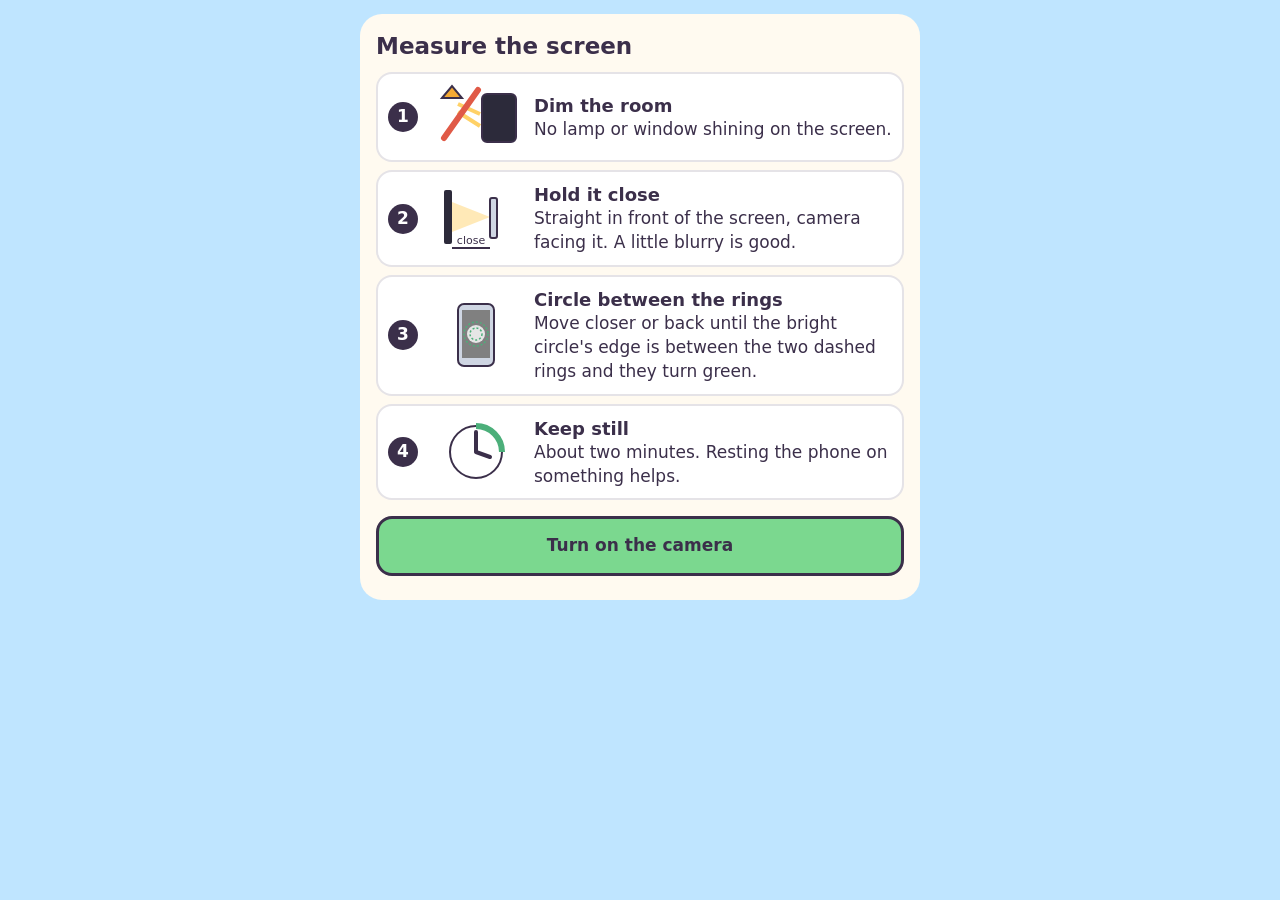
==== calibration/phone.html @ 236db722 "Add screen color calibration: by eye or measured with a phone A new Calibration tab in the grown-up " ====
<!doctype html>
<html lang="en">
<head>
<meta charset="utf-8">
<meta name="viewport" content="width=device-width, initial-scale=1">
<title>Shape Match: measure the screen</title>
<!--
	Served by Shape Match (scripts/calibration_link.gd) to the phone that
	measures the screen. The phone is only a light meter: from each picture it
	averages the middle and a ring around it, and posts both; the game answers
	with the next patch to show, and asks for less exposure when a patch was
	too bright to record. See scripts/camera_calibration.gd.

	The screen shows a solid circle in stripes; the middle sees the circle and
	the ring sees the stripes, in the same frame, so the two compare alike
	whatever the camera's automatic exposure does. The dashed guide rings show
	where the circle's edge must fall, between the two.

	Where the browser allows (Chrome on Android), the camera's own frames are
	read with WebCodecs, as they come from the camera, and their YUV turned
	into light here, rather than reading the video as the browser draws it,
	which is scaled, color managed and rounded first. Elsewhere the drawn video
	is read. A browser never gets the sensor's raw data.
-->
<style>
	:root { --ink: #3b2f4a; --paper: #fffaf0; --sky: #bfe5ff; --go: #7bd88f; --warn: #e8a33d; --no: #e05a47; }
	* { box-sizing: border-box; }
	body { margin: 0; padding: 14px; font: 17px/1.4 system-ui, sans-serif; color: var(--ink); background: var(--sky); }
	main { max-width: 560px; margin: 0 auto; background: var(--paper); border-radius: 22px; padding: 16px 16px 20px; }
	h1 { font-size: 23px; margin: 0 0 10px; }
	.step { display: flex; gap: 12px; align-items: center; background: #fff; border-radius: 16px; padding: 10px; margin: 8px 0; border: 2px solid #3b2f4a22; }
	.step svg { flex: none; width: 92px; height: 66px; }
	.step b { display: block; font-size: 18px; }
	.num { flex: none; width: 30px; height: 30px; border-radius: 50%; background: var(--ink); color: #fff; font-weight: 700; display: grid; place-items: center; }
	#view { position: relative; width: 100%; aspect-ratio: 4 / 3; background: #000; border-radius: 14px; overflow: hidden; margin: 10px 0 8px; }
	video { width: 100%; height: 100%; object-fit: fill; }
	#guide { position: absolute; inset: 0; width: 100%; height: 100%; }
	#chip { display: flex; gap: 10px; align-items: center; padding: 10px 12px; border-radius: 14px; background: #fff; font-weight: 600; min-height: 52px; }
	#chip .dot { flex: none; width: 18px; height: 18px; border-radius: 50%; background: #ccc; }
	button { font: inherit; font-weight: 700; width: 100%; padding: 15px; margin: 8px 0 4px; border: 3px solid var(--ink); border-radius: 16px; background: var(--go); color: var(--ink); }
	button.quiet { background: #fff; }
	button:disabled { opacity: 0.4; }
	#ring { display: block; margin: 8px auto; }
	.center { text-align: center; }
	.small { font-size: 14px; opacity: 0.75; }
	.warn { color: #b0402f; font-weight: 600; }
	.best { border-color: #4caf7a; border-width: 3px; }
	a { color: #1f5fa8; }
	[hidden] { display: none !important; }
</style>
</head>
<body>
<main>
	<h1>Measure the screen</h1>

	<section id="meter" hidden>
		<div class="step best">
			<svg viewBox="0 0 92 66"><rect x="28" y="2" width="36" height="62" rx="6" fill="#cfd6e3" stroke="#3b2f4a" stroke-width="2"/><rect x="32" y="8" width="28" height="48" fill="#fffaf0"/><circle cx="46" cy="26" r="9" fill="#2c2a3a"/><circle cx="46" cy="26" r="4" fill="#7f9fd1"/><path d="M36 44 h20" stroke="#4caf7a" stroke-width="4" stroke-linecap="round"/></svg>
			<div><b>Best: the Meter app</b>It reads the camera's raw sensor data, so the phone's picture processing can't spoil the measuring. Small (about 25 KB), straight from this screen.</div></div>
		<a id="open-meter"><button>Open the Meter app</button></a>
		<p class="small">The first time this downloads the app: open the download to install it (allow installing from this browser if asked), then come back here and tap the button again. <a id="get-meter">Download it again</a></p>
		<p class="small center">or measure with this page:</p>
	</section>

	<section id="intro">
		<div class="step"><span class="num">1</span>
			<svg viewBox="0 0 92 66"><rect x="52" y="10" width="34" height="48" rx="5" fill="#2c2a3a" stroke="#3b2f4a" stroke-width="2"/><path d="M12 14 L22 2 L32 14 Z" fill="#f4a933" stroke="#3b2f4a" stroke-width="2"/><path d="M28 20 L50 30 M28 28 L50 42" stroke="#ffd166" stroke-width="4"/><path d="M14 54 L48 6" stroke="#e05a47" stroke-width="6" stroke-linecap="round"/></svg>
			<div><b>Dim the room</b>No lamp or window shining on the screen.</div></div>
		<div class="step"><span class="num">2</span>
			<svg viewBox="0 0 92 66"><rect x="14" y="4" width="8" height="54" rx="2" fill="#2c2a3a"/><path d="M60 31 L22 16 L22 46 Z" fill="#ffd16677"/><rect x="60" y="12" width="7" height="40" rx="2" fill="#cfd6e3" stroke="#3b2f4a" stroke-width="2"/><path d="M22 62 L60 62" stroke="#3b2f4a" stroke-width="2"/><text x="41" y="58" font-size="11" text-anchor="middle" fill="#3b2f4a">close</text></svg>
			<div><b>Hold it close</b>Straight in front of the screen, camera facing it. A little blurry is good.</div></div>
		<div class="step"><span class="num">3</span>
			<svg viewBox="0 0 92 66"><rect x="28" y="2" width="36" height="62" rx="6" fill="#cfd6e3" stroke="#3b2f4a" stroke-width="2"/><rect x="32" y="8" width="28" height="48" fill="#808080"/><circle cx="46" cy="32" r="9" fill="#e6e6e6"/><circle cx="46" cy="32" r="6" fill="none" stroke="#4caf7a" stroke-width="1.5" stroke-dasharray="2 2"/><circle cx="46" cy="32" r="12" fill="none" stroke="#4caf7a" stroke-width="1.5" stroke-dasharray="2 2"/></svg>
			<div><b>Circle between the rings</b>Move closer or back until the bright circle's edge is between the two dashed rings and they turn green.</div></div>
		<div class="step"><span class="num">4</span>
			<svg viewBox="0 0 92 66"><circle cx="46" cy="33" r="26" fill="#fff" stroke="#3b2f4a" stroke-width="2"/><path d="M46 33 L46 13 M46 33 L60 38" stroke="#3b2f4a" stroke-width="4" stroke-linecap="round"/><path d="M46 7 A26 26 0 0 1 72 33" fill="none" stroke="#4caf7a" stroke-width="6"/></svg>
			<div><b>Keep still</b>About two minutes. Resting the phone on something helps.</div></div>
		<button id="camera">Turn on the camera</button>
	</section>

	<section id="aim" hidden>
		<div id="view"><video id="video" playsinline muted></video>
			<svg id="guide" viewBox="0 0 100 100" preserveAspectRatio="none">
				<ellipse id="near" fill="none" stroke-width="0.8" stroke-dasharray="2 1.5"/>
				<ellipse id="far" fill="none" stroke-width="0.8" stroke-dasharray="2 1.5"/>
			</svg></div>
		<div id="chip"><span class="dot" id="light"></span><span id="advice">Point the camera at the screen.</span></div>
		<button id="start">Start</button>
		<p class="small" id="source"></p>
	</section>

	<section id="run" hidden class="center">
		<svg id="ring" width="170" height="170" viewBox="0 0 170 170">
			<circle cx="85" cy="85" r="70" fill="none" stroke="#3b2f4a22" stroke-width="16"/>
			<circle id="arc" cx="85" cy="85" r="70" fill="none" stroke="#7bd88f" stroke-width="16" stroke-linecap="round"
				stroke-dasharray="0 440" transform="rotate(-90 85 85)"/>
			<text id="percent" x="85" y="95" font-size="34" font-weight="700" text-anchor="middle" fill="#3b2f4a">0%</text>
		</svg>
		<p id="status"><b>Measuring.</b> Keep the phone still.</p>
	</section>

	<section id="end" hidden class="center">
		<svg width="110" height="110" viewBox="0 0 110 110"><circle cx="55" cy="55" r="50" fill="#4caf7a"/><path d="M30 56 L48 74 L82 38" fill="none" stroke="#fff" stroke-width="10" stroke-linecap="round" stroke-linejoin="round"/></svg>
		<p id="done"></p>
		<button id="again" class="quiet">Measure again</button>
		<p class="small">To measure again, tap Try again on the screen first.</p>
	</section>
	<p id="error" class="warn" hidden></p>
	<canvas id="canvas" hidden></canvas>
</main>
<script>
"use strict";
const token = new URLSearchParams(location.search).get("s") || "";
const $ = (id) => document.getElementById(id);
const video = $("video");
const canvas = $("canvas");
const context = canvas.getContext("2d", { willReadFrequently: true });
// Where things are measured, as shares of half the picture's shorter side
// from its middle: the circle's middle, and the ring of stripes around it.
// The circle's edge must fall between EDGE_NEAR and EDGE_FAR.
const INNER = 0.25, OUTER = [0.75, 0.95], EDGE_NEAR = 0.35, EDGE_FAR = 0.65;
const BINS = 20;  // rings the brightness is profiled in, to find the circle's edge
const STEP = 2;  // every other pixel each way is plenty for an average
const CLIP_LIMIT = 0.003;  // share of pixels at the top, as camera_calibration.gd
const SHARP = 0.12;  // stripes this sharp (neighbor difference over level) the camera can resolve, which skews the average
const sleep = (ms) => new Promise((done) => setTimeout(done, ms));

// On Android, the Meter app: opened with the game's address and this session,
// or, when it isn't installed yet, downloaded from the game.
if (/Android/i.test(navigator.userAgent)) {
	const download = `${location.origin}/meter.apk?s=${encodeURIComponent(token)}`;
	$("open-meter").href = `intent://connect?u=${encodeURIComponent(location.origin)}&s=${encodeURIComponent(token)}`
		+ `#Intent;scheme=shapematch-meter;package=com.shapematch.meter;S.browser_fallback_url=${encodeURIComponent(download)};end`;
	$("get-meter").href = download;
	$("meter").hidden = false;
}

let track = null;
let caps = {};
let reader = null;  // the camera's own frames, when the browser gives them
let waiting = [];  // who wants the next frame
let measuring = false;
let stuck = false;  // the camera can't be turned down any further
let locked = null;  // what lock() fixed, kept for later runs
const exposure = { manual: false, time: null, iso: null, comp: null };
let frameInfo = null;  // the first camera frame's format and color space, for the game's log

// Video codes to light: sRGB for drawn video, BT.709's curve for camera
// frames that say so (as most do).
function curve(transfer) {
	const table = new Float32Array(1025);
	for (let i = 0; i <= 1024; i++) {
		const v = i / 1024;
		if (transfer === "linear") table[i] = v;
		else if (transfer === "bt709" || transfer === "smpte170m") table[i] = v < 0.081 ? v / 4.5 : Math.pow((v + 0.099) / 1.099, 1 / 0.45);
		else table[i] = v <= 0.04045 ? v / 12.92 : Math.pow((v + 0.055) / 1.055, 2.4);
	}
	return table;
}
const curves = {};
const decode = (table, v) => table[Math.round(Math.min(Math.max(v, 0), 1) * 1024)];

function fail(text) {
	$("error").textContent = text;
	$("error").hidden = false;
}

async function post(path, data) {
	for (let attempt = 0; ; attempt++) {
		try {
			const reply = await fetch(path + "?s=" + encodeURIComponent(token), {
				method: "POST", headers: { "Content-Type": "application/json" }, body: JSON.stringify(data),
			});
			if (reply.status === 403) throw new Error(await reply.text());
			return await reply.json();
		} catch (error) {
			if (attempt >= 4 || String(error.message).startsWith("This calibration")) throw error;
			await sleep(500);
		}
	}
}

// Applies camera settings; returns whether the camera took them. Browsers
// skip settings they can't apply without an error, so the modes are read back.
async function constrain(settings) {
	try {
		await track.applyConstraints({ advanced: [settings] });
	} catch (error) {
		return false;
	}
	const now = track.getSettings();
	return Object.entries(settings).every(([key, value]) => typeof value !== "string" || now[key] === value);
}

const supports = (name, value) => Array.isArray(caps[name]) ? caps[name].includes(value) : caps[name] !== undefined;

$("camera").onclick = async () => {
	if (!window.isSecureContext || !navigator.mediaDevices) {
		fail("This browser won't let the page use the camera. Open the page in Chrome or Safari, from the code on the screen.");
		return;
	}
	try {
		const stream = await navigator.mediaDevices.getUserMedia({
			video: { facingMode: { ideal: "environment" }, width: { ideal: 1280 }, height: { ideal: 720 } }, audio: false,
		});
		video.srcObject = stream;
		await video.play();
		track = stream.getVideoTracks()[0];
		caps = track.getCapabilities ? track.getCapabilities() : {};
	} catch (error) {
		fail("The camera didn't turn on: " + error.message);
		return;
	}
	$("view").style.aspectRatio = `${video.videoWidth} / ${video.videoHeight}`;
	drawGuide();
	if ("MediaStreamTrackProcessor" in window) {
		try {
			reader = new MediaStreamTrackProcessor({ track }).readable.getReader();
			pump();
		} catch (error) {
			reader = null;
		}
	}
	$("source").textContent = reader ? "Reading the camera's own frames directly." : "This browser only shows the camera as video, so the video is read.";
	try { await navigator.wakeLock?.request("screen"); } catch (error) { /* the phone may dim, which is fine */ }
	$("intro").hidden = true;
	$("aim").hidden = false;
	await measure(1);  // learns the frames' format for the hello
	await post("/hello", {
		manual: supports("exposureMode", "manual"), white: supports("whiteBalanceMode", "manual"),
		compensation: caps.exposureCompensation !== undefined, temperature: caps.colorTemperature !== undefined,
		direct: !!reader, frame: frameInfo, settings: track.getSettings(), caps, agent: navigator.userAgent,
	}).catch(() => {});
	watch();
};

// The guide rings over the preview, where the circle's edge must fall.
function drawGuide() {
	const w = video.videoWidth || 4, h = video.videoHeight || 3, half = Math.min(w, h) / 2;
	for (const [id, r] of [["near", EDGE_NEAR], ["far", EDGE_FAR]]) {
		const ring = $(id);
		ring.setAttribute("cx", 50); ring.setAttribute("cy", 50);
		ring.setAttribute("rx", r * half / w * 100); ring.setAttribute("ry", r * half / h * 100);
	}
}

function guideColor(color) {
	for (const id of ["near", "far"]) $(id).setAttribute("stroke", color);
}

// Hands each camera frame to whoever waits for one, else lets it go at once,
// as frames held back stall the camera.
async function pump() {
	for (;;) {
		const { value, done } = await reader.read();
		if (done) return;
		const wanted = waiting.shift();
		if (wanted) wanted(value); else value.close();
	}
}

// Sums for one picture: the middle, the ring, the brightness in rings from
// the middle out (to find the circle's edge), clipping, and how sharp the
// stripes in the ring are.
function sums() {
	return {
		inner: [0, 0, 0], innerN: 0, outer: [0, 0, 0], outerN: 0, clipped: 0, counted: 0,
		bins: new Float64Array(BINS), binN: new Float64Array(BINS), ripple: 0, rippleBase: 0,
	};
}

function add(s, rr, lr, lg, lb, top) {
	const luma = 0.2126 * lr + 0.7152 * lg + 0.0722 * lb;
	const k = Math.min(BINS - 1, Math.floor(rr * BINS));
	s.bins[k] += luma; s.binN[k]++;
	if (rr <= INNER) {
		s.inner[0] += lr; s.inner[1] += lg; s.inner[2] += lb; s.innerN++;
	} else if (rr >= OUTER[0] && rr <= OUTER[1]) {
		s.outer[0] += lr; s.outer[1] += lg; s.outer[2] += lb; s.outerN++;
	} else {
		return;
	}
	s.counted++;
	if (top) s.clipped++;
}

// The circle's edge: where the profile crosses halfway from the middle's
// brightness to the ring's.
function finish(s) {
	const level = (k) => s.binN[k] ? s.bins[k] / s.binN[k] : 0;
	const middle = (level(0) + level(1) + level(2) + level(3)) / 4;
	const ring = (level(16) + level(17) + level(18)) / 3;
	let edge = null;
	if (Math.abs(middle - ring) > 0.08 * Math.max(middle, ring)) {
		const half = (middle + ring) / 2;
		for (let k = 1; k < BINS; k++) {
			if ((level(k - 1) - half) * (level(k) - half) <= 0) { edge = k / BINS; break; }
		}
	}
	return {
		rgb: s.inner.map((v) => v / Math.max(s.innerN, 1)), outer: s.outer.map((v) => v / Math.max(s.outerN, 1)),
		clip: s.clipped / Math.max(s.counted, 1), edge, ripple: s.ripple / Math.max(s.rippleBase, 1e-6), level: middle,
	};
}

// The next frame, measured.
async function measureFrame() {
	if (reader) {
		const frame = await new Promise((done) => waiting.push(done));
		try {
			const result = await fromFrame(frame);
			if (result) return result;
		} finally {
			frame.close();
		}
	}
	await new Promise((done) => video.requestVideoFrameCallback ? video.requestVideoFrameCallback(() => done()) : setTimeout(done, 40));
	return fromVideo();
}

// A camera frame as it comes: YUV (or RGB) planes, turned into light here.
async function fromFrame(frame) {
	const format = frame.format;
	if (!format) return null;
	const visible = frame.visibleRect || { x: 0, y: 0, width: frame.codedWidth, height: frame.codedHeight };
	const side = Math.min(visible.width, visible.height) & ~1;
	const rect = { x: (visible.x + (visible.width - side) / 2) & ~1, y: (visible.y + (visible.height - side) / 2) & ~1, width: side, height: side };
	const data = new Uint8Array(frame.allocationSize({ rect }));
	const planes = await frame.copyTo(data, { rect });
	const space = frame.colorSpace || {};
	frameInfo = frameInfo || { format, width: visible.width, height: visible.height, matrix: space.matrix, transfer: space.transfer, fullRange: space.fullRange };
	const transfer = space.transfer || "bt709";
	const table = curves[transfer] || (curves[transfer] = curve(transfer));
	const s = sums();
	const half = side / 2;
	if (format.startsWith("RGB") || format.startsWith("BGR")) {
		const red = format.startsWith("RGB") ? 0 : 2, blue = 2 - red;
		const { offset, stride } = planes[0];
		const at = (x, y) => offset + y * stride + x * 4;
		for (let y = 0; y < side - 1; y += STEP) {
			for (let x = 0; x < side - 1; x += STEP) {
				const rr = Math.hypot(x - half, y - half) / half;
				if (rr > 1) continue;
				const i = at(x, y);
				const r = data[i + red] / 255, g = data[i + 1] / 255, b = data[i + blue] / 255;
				add(s, rr, decode(table, r), decode(table, g), decode(table, b), r >= 0.995 || g >= 0.995 || b >= 0.995);
				if (rr >= OUTER[0] && rr <= OUTER[1]) {
					s.ripple += Math.abs(data[i + 1] - data[at(x + 1, y) + 1]) + Math.abs(data[i + 1] - data[at(x, y + 1) + 1]);
					s.rippleBase += data[i + 1] + data[at(x, y + 1) + 1];
				}
			}
		}
		return finish(s);
	}
	// YUV: the luma plane, then chroma at half (or full) resolution.
	const nv12 = format.startsWith("NV12");
	const sx = format.startsWith("I444") ? 0 : 1;
	const sy = format.startsWith("I420") || nv12 ? 1 : 0;
	const [kr, kb] = space.matrix === "bt709" ? [0.2126, 0.0722] : space.matrix === "bt2020-ncl" ? [0.2627, 0.0593] : [0.299, 0.114];
	const kg = 1 - kr - kb;
	const full = space.fullRange !== false;  // camera frames are full range unless they say not
	const top = full ? 254 : 235;
	const Y = planes[0], U = planes[1], V = nv12 ? planes[1] : planes[2];
	const luma = (x, y) => data[Y.offset + y * Y.stride + x];
	for (let y = 0; y < side - 1; y += STEP) {
		const cy = y >> sy;
		for (let x = 0; x < side - 1; x += STEP) {
			const rr = Math.hypot(x - half, y - half) / half;
			if (rr > 1) continue;
			const cx = x >> sx;
			const l = luma(x, y);
			const u = nv12 ? data[U.offset + cy * U.stride + cx * 2] : data[U.offset + cy * U.stride + cx];
			const v = nv12 ? data[V.offset + cy * V.stride + cx * 2 + 1] : data[V.offset + cy * V.stride + cx];
			const yy = full ? l / 255 : (l - 16) / 219;
			const cb = full ? (u - 128) / 255 : (u - 128) / 224;
			const cr = full ? (v - 128) / 255 : (v - 128) / 224;
			const r = yy + 2 * (1 - kr) * cr;
			const b = yy + 2 * (1 - kb) * cb;
			const g = (yy - kr * r - kb * b) / kg;
			add(s, rr, decode(table, r), decode(table, g), decode(table, b), l >= top || r >= 0.995 || g >= 0.995 || b >= 0.995);
			if (rr >= OUTER[0] && rr <= OUTER[1]) {
				s.ripple += Math.abs(l - luma(x + 1, y)) + Math.abs(l - luma(x, y + 1));
				s.rippleBase += l + luma(x, y + 1);
			}
		}
	}
	return finish(s);
}

// The video as the browser draws it, where camera frames can't be had.
function fromVideo() {
	const w = video.videoWidth, h = video.videoHeight;
	const side = Math.min(w, h);
	canvas.width = side;
	canvas.height = side;
	context.drawImage(video, (w - side) / 2, (h - side) / 2, side, side, 0, 0, side, side);
	const pixels = context.getImageData(0, 0, side, side).data;
	const table = curves.srgb || (curves.srgb = curve("srgb"));
	const s = sums();
	const half = side / 2;
	const at = (x, y) => (y * side + x) * 4;
	for (let y = 0; y < side - 1; y += STEP) {
		for (let x = 0; x < side - 1; x += STEP) {
			const rr = Math.hypot(x - half, y - half) / half;
			if (rr > 1) continue;
			const i = at(x, y);
			add(s, rr, decode(table, pixels[i] / 255), decode(table, pixels[i + 1] / 255), decode(table, pixels[i + 2] / 255),
				pixels[i] > 252 || pixels[i + 1] > 252 || pixels[i + 2] > 252);
			if (rr >= OUTER[0] && rr <= OUTER[1]) {
				s.ripple += Math.abs(pixels[i + 1] - pixels[at(x + 1, y) + 1]) + Math.abs(pixels[i + 1] - pixels[at(x, y + 1) + 1]);
				s.rippleBase += pixels[i + 1] + pixels[at(x, y + 1) + 1];
			}
		}
	}
	return finish(s);
}

async function measure(frames) {
	const total = { rgb: [0, 0, 0], outer: [0, 0, 0], clip: 0, ripple: 0, level: 0, edge: null };
	const edges = [];
	for (let f = 0; f < frames; f++) {
		const m = await measureFrame();
		for (let k = 0; k < 3; k++) {
			total.rgb[k] += m.rgb[k] / frames;
			total.outer[k] += m.outer[k] / frames;
		}
		total.clip = Math.max(total.clip, m.clip);
		total.ripple += m.ripple / frames;
		total.level += m.level / frames;
		if (m.edge !== null) edges.push(m.edge);
	}
	if (edges.length) total.edge = edges.reduce((a, b) => a + b, 0) / edges.length;
	return total;
}

// While aiming: the rings turn green when the circle's edge is between them
// and the stripes are blurred enough, with a word on what to change otherwise.
async function watch() {
	const light = $("light"), advice = $("advice");
	while (!measuring) {
		const m = await measure(1);
		post("/aim", { edge: m.edge, ripple: m.ripple }).catch(() => {});  // the screen resizes the circle to fit
		let state = "good", text = "Good. Keep it there and tap Start.";
		if (m.level < 0.02) { state = "bad"; text = "Can't see the screen. Point the camera at the bright circle."; }
		else if (m.edge === null) { state = "bad"; text = "Can't find the bright circle. Point at the middle of the screen."; }
		else if (m.ripple > SHARP) { state = "bad"; text = "The stripes look sharp to the camera. Bring the phone closer to the screen, so they blur; the circle shrinks to fit."; }
		else if (m.edge < EDGE_NEAR || m.edge > EDGE_FAR) { state = "check"; text = "Hold still a moment: the screen is fitting the circle to the rings."; }
		const color = { good: "#4caf7a", check: "#e8a33d", bad: "#e05a47" }[state];
		light.style.background = color;
		guideColor(color);
		advice.textContent = text;
		$("start").disabled = state === "bad";
		await sleep(250);
	}
}

// With white on the screen: let the camera settle on it, then fix exposure
// and white balance (at daylight, 6500 K, where the camera allows), so every
// patch is measured alike.
async function lock() {
	if (locked) return locked;
	const locks = { exposure: false, white: false, white_daylight: false };
	for (const mode of ["exposureMode", "whiteBalanceMode", "focusMode"]) {
		if (supports(mode, "continuous")) await constrain({ [mode]: "continuous" });
	}
	await sleep(1500);
	if (supports("whiteBalanceMode", "manual")) {
		const range = caps.colorTemperature;
		if (range && range.min <= 6500 && range.max >= 6500) {
			locks.white_daylight = await constrain({ whiteBalanceMode: "manual", colorTemperature: 6500 });
		}
		locks.white = locks.white_daylight || await constrain({ whiteBalanceMode: "manual" });
	}
	if (supports("focusMode", "manual")) await constrain({ focusMode: "manual" });
	if (supports("exposureMode", "manual")) {
		// Some cameras refuse values off their steps, or a time and ISO together,
		// so simpler settings are tried in turn.
		const settings = track.getSettings();
		const onStep = (name, value) => caps[name]?.step ? Math.round(value / caps[name].step) * caps[name].step : value;
		const time = caps.exposureTime && settings.exposureTime ? onStep("exposureTime", settings.exposureTime) : null;
		const iso = caps.iso && settings.iso ? onStep("iso", settings.iso) : null;
		const tries = [{ exposureTime: time, iso }, { exposureTime: time }, {}];
		for (const extra of tries) {
			const fixed = { exposureMode: "manual" };
			for (const [key, value] of Object.entries(extra)) if (value) fixed[key] = value;
			if (await constrain(fixed)) {
				exposure.manual = true;
				exposure.time = fixed.exposureTime ?? null;
				exposure.iso = fixed.iso ?? null;
				break;
			}
		}
		locks.exposure = exposure.manual;
	}
	if (!exposure.manual && caps.exposureCompensation) exposure.comp = track.getSettings().exposureCompensation ?? 0;
	await sleep(300);
	locked = locks;
	return locks;
}

// Less exposure: shorter time, else lower ISO, else (when not fixed) exposure
// compensation, a step at a time until the picture really is darker, as some
// cameras take the settings without acting on them. Returns false once
// nothing left makes it darker.
async function darker() {
	const before = (await measure(2)).level;
	const steps = [stepTime, stepIso, stepCompensation];
	for (const step of steps) {
		while (await step()) {
			await sleep(400);
			if ((await measure(2)).level < before * 0.92) return true;
		}
	}
	return false;
}

async function stepTime() {
	const range = caps.exposureTime;
	if (!exposure.manual || !range) return false;
	exposure.time = exposure.time || track.getSettings().exposureTime;
	if (!exposure.time || exposure.time <= range.min * 1.01) return false;
	exposure.time = Math.max(range.min, exposure.time * 0.6);
	const fixed = { exposureMode: "manual", exposureTime: exposure.time };
	if (exposure.iso) fixed.iso = exposure.iso;
	await constrain(fixed);
	return true;
}

async function stepIso() {
	const range = caps.iso;
	if (!exposure.manual || !range) return false;
	exposure.iso = exposure.iso || track.getSettings().iso;
	if (!exposure.iso || exposure.iso <= range.min * 1.01) return false;
	exposure.iso = Math.max(range.min, exposure.iso * 0.7);
	const fixed = { exposureMode: "manual", iso: exposure.iso };
	if (exposure.time) fixed.exposureTime = exposure.time;
	await constrain(fixed);
	return true;
}

async function stepCompensation() {
	const range = caps.exposureCompensation;
	if (exposure.manual || !range || exposure.comp === null || exposure.comp <= range.min + 1e-6) return false;
	exposure.comp = Math.max(range.min, exposure.comp - Math.max(range.step || 0.33, 0.33));
	await constrain({ exposureCompensation: exposure.comp });
	return true;
}

function show(progress) {
	const length = 2 * Math.PI * 70;
	$("arc").setAttribute("stroke-dasharray", `${length * progress} ${length}`);
	$("percent").textContent = Math.round(progress * 100) + "%";
}

$("start").onclick = async () => {
	measuring = true;
	$("aim").hidden = true;
	$("run").hidden = false;
	const status = $("status");
	try {
		let next = await post("/reading", { id: -1 });
		while (!next.done) {
			show(next.progress || 0);
			status.innerHTML = next.text ? next.text : "<b>Measuring.</b> Keep the phone still.";
			const reading = { id: next.id };
			if (next.lock) {
				status.innerHTML = "<b>Setting up the camera…</b>";
				reading.locks = await lock();
			}
			if (next.darker && !stuck) stuck = !(await darker());
			await sleep(next.settle || 450);
			Object.assign(reading, await measure(next.frames || 4));
			reading.cant_darken = stuck;
			next = await post("/reading", reading);
		}
		$("run").hidden = true;
		$("end").hidden = false;
		$("done").textContent = next.text || "Done.";
	} catch (error) {
		fail("Lost the connection: " + error.message + " Start again from the screen.");
	}
};

// Back to lining up for another run, once the screen offers one.
$("again").onclick = () => {
	stuck = false;
	$("end").hidden = true;
	$("error").hidden = true;
	$("aim").hidden = false;
	measuring = false;
	show(0);
	watch();
};
</script>
</body>
</html>
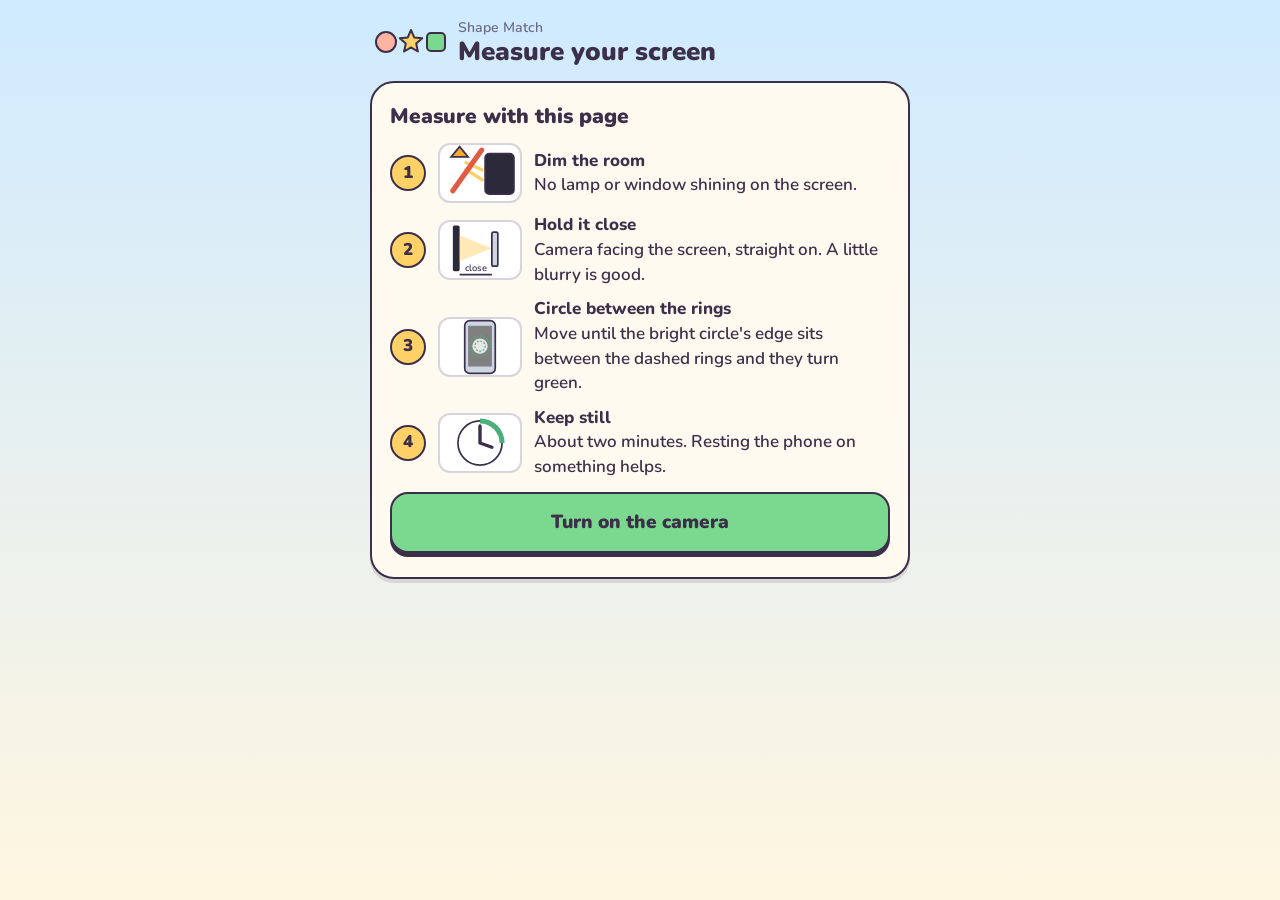
==== commit a701e573: "Polish calibration: in-app QR scanning, a game-styled Meter app and live narration - Shape Match Met" ====
--- a/calibration/phone.html
+++ b/calibration/phone.html
@@ -22,90 +22,124 @@
 	which is scaled, color managed and rounded first. Elsewhere the drawn video
 	is read. A browser never gets the sensor's raw data.
 -->
+<link rel="preconnect" href="https://fonts.googleapis.com">
+<link rel="stylesheet" href="https://fonts.googleapis.com/css2?family=Nunito:wght@600;800;900&display=swap">
 <style>
-	:root { --ink: #3b2f4a; --paper: #fffaf0; --sky: #bfe5ff; --go: #7bd88f; --warn: #e8a33d; --no: #e05a47; }
+	:root { --ink: #3b2f4a; --soft: #3b2f4aaa; --paper: #fffaf0; --sky: #bfe5ff; --go: #7bd88f; --sun: #ffd166; --pink: #ffb4a2; --link: #1f5fa8; --no: #e05a47; }
 	* { box-sizing: border-box; }
-	body { margin: 0; padding: 14px; font: 17px/1.4 system-ui, sans-serif; color: var(--ink); background: var(--sky); }
-	main { max-width: 560px; margin: 0 auto; background: var(--paper); border-radius: 22px; padding: 16px 16px 20px; }
-	h1 { font-size: 23px; margin: 0 0 10px; }
-	.step { display: flex; gap: 12px; align-items: center; background: #fff; border-radius: 16px; padding: 10px; margin: 8px 0; border: 2px solid #3b2f4a22; }
-	.step svg { flex: none; width: 92px; height: 66px; }
-	.step b { display: block; font-size: 18px; }
-	.num { flex: none; width: 30px; height: 30px; border-radius: 50%; background: var(--ink); color: #fff; font-weight: 700; display: grid; place-items: center; }
-	#view { position: relative; width: 100%; aspect-ratio: 4 / 3; background: #000; border-radius: 14px; overflow: hidden; margin: 10px 0 8px; }
+	body { margin: 0; padding: 16px; font: 600 17px/1.45 Nunito, "Arial Rounded MT Bold", system-ui, sans-serif; color: var(--ink);
+		background: linear-gradient(#cfeaff, #fff6e0) fixed; min-height: 100vh; }
+	main { max-width: 540px; margin: 0 auto; }
+	header { display: flex; align-items: center; gap: 10px; margin: 2px 4px 14px; }
+	header svg { flex: none; }
+	header small { display: block; font-size: 14px; color: var(--soft); }
+	h1 { font-size: 26px; font-weight: 900; margin: 0; line-height: 1.1; }
+	h2 { font-size: 21px; font-weight: 900; margin: 0 0 6px; }
+	.card { background: var(--paper); border: 2.5px solid var(--ink); border-radius: 24px; padding: 18px; margin: 0 0 14px; box-shadow: 0 4px 0 #3b2f4a22; }
+	.card.best { background: #fff; }
+	.tag { display: inline-block; background: var(--sun); border: 2px solid var(--ink); border-radius: 12px; padding: 1px 10px; font-size: 14px; font-weight: 800; margin-bottom: 8px; }
+	.steps { list-style: none; padding: 0; margin: 12px 0 4px; counter-reset: n; }
+	.steps li { display: flex; gap: 12px; align-items: center; margin: 10px 0; }
+	.steps li::before { counter-increment: n; content: counter(n); flex: none; width: 32px; height: 32px; border-radius: 50%; background: var(--sun);
+		border: 2px solid var(--ink); display: grid; place-items: center; font-weight: 900; }
+	.steps svg { flex: none; width: 84px; height: 60px; background: #fff; border: 2px solid #3b2f4a33; border-radius: 12px; }
+	.steps b { display: block; font-weight: 800; }
+	details { margin: 0 0 14px; }
+	summary { list-style: none; cursor: pointer; text-align: center; color: var(--link); font-weight: 800; padding: 8px; }
+	summary::-webkit-details-marker { display: none; }
+	details[open] summary { display: none; }
+	#view { position: relative; width: 100%; aspect-ratio: 4 / 3; background: #2c2a3a; border: 2.5px solid var(--ink); border-radius: 20px; overflow: hidden; margin: 6px 0 10px; }
 	video { width: 100%; height: 100%; object-fit: fill; }
 	#guide { position: absolute; inset: 0; width: 100%; height: 100%; }
-	#chip { display: flex; gap: 10px; align-items: center; padding: 10px 12px; border-radius: 14px; background: #fff; font-weight: 600; min-height: 52px; }
-	#chip .dot { flex: none; width: 18px; height: 18px; border-radius: 50%; background: #ccc; }
-	button { font: inherit; font-weight: 700; width: 100%; padding: 15px; margin: 8px 0 4px; border: 3px solid var(--ink); border-radius: 16px; background: var(--go); color: var(--ink); }
+	#chip { display: flex; gap: 10px; align-items: center; padding: 12px 14px; border-radius: 16px; background: #fff; border: 2px solid #3b2f4a33; font-weight: 800; min-height: 56px; }
+	#chip .dot { flex: none; width: 18px; height: 18px; border-radius: 50%; background: #ccc; border: 2px solid var(--ink); }
+	.button, button { display: block; text-align: center; text-decoration: none; font: inherit; font-weight: 900; font-size: 19px; width: 100%; padding: 15px; margin: 12px 0 6px;
+		border: 2.5px solid var(--ink); border-radius: 18px; background: var(--go); color: var(--ink); box-shadow: 0 4px 0 var(--ink); cursor: pointer; }
+	.button:active, button:active { transform: translateY(3px); box-shadow: 0 1px 0 var(--ink); }
 	button.quiet { background: #fff; }
 	button:disabled { opacity: 0.4; }
 	#ring { display: block; margin: 8px auto; }
 	.center { text-align: center; }
-	.small { font-size: 14px; opacity: 0.75; }
-	.warn { color: #b0402f; font-weight: 600; }
-	.best { border-color: #4caf7a; border-width: 3px; }
-	a { color: #1f5fa8; }
+	.small { font-size: 14px; color: var(--soft); }
+	.warn { color: #b0402f; font-weight: 800; }
+	a { color: var(--link); }
 	[hidden] { display: none !important; }
 </style>
 </head>
 <body>
 <main>
-	<h1>Measure the screen</h1>
-
-	<section id="meter" hidden>
-		<div class="step best">
-			<svg viewBox="0 0 92 66"><rect x="28" y="2" width="36" height="62" rx="6" fill="#cfd6e3" stroke="#3b2f4a" stroke-width="2"/><rect x="32" y="8" width="28" height="48" fill="#fffaf0"/><circle cx="46" cy="26" r="9" fill="#2c2a3a"/><circle cx="46" cy="26" r="4" fill="#7f9fd1"/><path d="M36 44 h20" stroke="#4caf7a" stroke-width="4" stroke-linecap="round"/></svg>
-			<div><b>Best: the Meter app</b>It reads the camera's raw sensor data, so the phone's picture processing can't spoil the measuring. Small (about 25 KB), straight from this screen.</div></div>
-		<a id="open-meter"><button>Open the Meter app</button></a>
-		<p class="small">The first time this downloads the app: open the download to install it (allow installing from this browser if asked), then come back here and tap the button again. <a id="get-meter">Download it again</a></p>
-		<p class="small center">or measure with this page:</p>
+	<header>
+		<svg width="74" height="34" viewBox="0 0 74 34"><circle cx="12" cy="17" r="10" fill="#ffb4a2" stroke="#3b2f4a" stroke-width="2"/>
+			<path d="M37 5 L40.2 12.4 L48.2 13.2 L42.2 18.6 L43.9 26.5 L37 22.4 L30.1 26.5 L31.8 18.6 L25.8 13.2 L33.8 12.4 Z" fill="#ffd166" stroke="#3b2f4a" stroke-width="2" stroke-linejoin="round"/>
+			<rect x="53" y="8" width="18" height="18" rx="4" fill="#7bd88f" stroke="#3b2f4a" stroke-width="2"/></svg>
+		<div><small>Shape Match</small><h1>Measure your screen</h1></div>
+	</header>
+
+	<section id="meter" class="card best" hidden>
+		<span class="tag">Best on Android</span>
+		<h2>The Shape Match Meter app</h2>
+		<div>It reads the camera's raw sensor data, so the phone's picture processing can't spoil the measuring, and it talks you through every step.</div>
+		<ol class="steps">
+			<li><svg viewBox="0 0 84 60"><rect x="26" y="4" width="32" height="52" rx="6" fill="#cfd6e3" stroke="#3b2f4a" stroke-width="2"/><rect x="30" y="10" width="24" height="40" fill="#fffaf0"/><path d="M42 18 v16 M35 28 l7 7 l7 -7" stroke="#3b2f4a" stroke-width="3" fill="none" stroke-linecap="round" stroke-linejoin="round"/><path d="M34 42 h16" stroke="#7bd88f" stroke-width="4" stroke-linecap="round"/></svg>
+				<div><b>Get the app</b>Tap the button below. It comes from your computer (about 330 KB).</div></li>
+			<li><svg viewBox="0 0 84 60"><rect x="26" y="4" width="32" height="52" rx="6" fill="#cfd6e3" stroke="#3b2f4a" stroke-width="2"/><rect x="30" y="10" width="24" height="40" fill="#fffaf0"/><rect x="34" y="34" width="16" height="9" rx="4" fill="#7bd88f" stroke="#3b2f4a" stroke-width="1.5"/><path d="M36 17 h12 M36 23 h9" stroke="#3b2f4a55" stroke-width="3" stroke-linecap="round"/></svg>
+				<div><b>Install it</b>Open the download. If the phone asks, allow installing from this browser.</div></li>
+			<li><svg viewBox="0 0 84 60"><rect x="4" y="10" width="40" height="34" rx="4" fill="#2c2a3a" stroke="#3b2f4a" stroke-width="2"/><rect x="15" y="17" width="18" height="18" fill="#fff"/><path d="M17 19 h5 v5 h-5z M26 19 h5 v5 h-5z M17 28 h5 v5 h-5z" fill="#3b2f4a"/><rect x="56" y="6" width="22" height="42" rx="5" fill="#cfd6e3" stroke="#3b2f4a" stroke-width="2"/><path d="M56 26 L33 18 L33 34 Z" fill="#ffd16677"/></svg>
+				<div><b>Scan the code again, in the app</b>Or come back here and tap the button again: it opens the app already connected.</div></li>
+		</ol>
+		<a id="open-meter" class="button">Get or open the Meter app</a>
+		<p class="small center"><a id="get-meter">Download the app again</a></p>
 	</section>
 
-	<section id="intro">
-		<div class="step"><span class="num">1</span>
-			<svg viewBox="0 0 92 66"><rect x="52" y="10" width="34" height="48" rx="5" fill="#2c2a3a" stroke="#3b2f4a" stroke-width="2"/><path d="M12 14 L22 2 L32 14 Z" fill="#f4a933" stroke="#3b2f4a" stroke-width="2"/><path d="M28 20 L50 30 M28 28 L50 42" stroke="#ffd166" stroke-width="4"/><path d="M14 54 L48 6" stroke="#e05a47" stroke-width="6" stroke-linecap="round"/></svg>
-			<div><b>Dim the room</b>No lamp or window shining on the screen.</div></div>
-		<div class="step"><span class="num">2</span>
-			<svg viewBox="0 0 92 66"><rect x="14" y="4" width="8" height="54" rx="2" fill="#2c2a3a"/><path d="M60 31 L22 16 L22 46 Z" fill="#ffd16677"/><rect x="60" y="12" width="7" height="40" rx="2" fill="#cfd6e3" stroke="#3b2f4a" stroke-width="2"/><path d="M22 62 L60 62" stroke="#3b2f4a" stroke-width="2"/><text x="41" y="58" font-size="11" text-anchor="middle" fill="#3b2f4a">close</text></svg>
-			<div><b>Hold it close</b>Straight in front of the screen, camera facing it. A little blurry is good.</div></div>
-		<div class="step"><span class="num">3</span>
-			<svg viewBox="0 0 92 66"><rect x="28" y="2" width="36" height="62" rx="6" fill="#cfd6e3" stroke="#3b2f4a" stroke-width="2"/><rect x="32" y="8" width="28" height="48" fill="#808080"/><circle cx="46" cy="32" r="9" fill="#e6e6e6"/><circle cx="46" cy="32" r="6" fill="none" stroke="#4caf7a" stroke-width="1.5" stroke-dasharray="2 2"/><circle cx="46" cy="32" r="12" fill="none" stroke="#4caf7a" stroke-width="1.5" stroke-dasharray="2 2"/></svg>
-			<div><b>Circle between the rings</b>Move closer or back until the bright circle's edge is between the two dashed rings and they turn green.</div></div>
-		<div class="step"><span class="num">4</span>
-			<svg viewBox="0 0 92 66"><circle cx="46" cy="33" r="26" fill="#fff" stroke="#3b2f4a" stroke-width="2"/><path d="M46 33 L46 13 M46 33 L60 38" stroke="#3b2f4a" stroke-width="4" stroke-linecap="round"/><path d="M46 7 A26 26 0 0 1 72 33" fill="none" stroke="#4caf7a" stroke-width="6"/></svg>
-			<div><b>Keep still</b>About two minutes. Resting the phone on something helps.</div></div>
-		<button id="camera">Turn on the camera</button>
-	</section>
-
-	<section id="aim" hidden>
+	<details id="web" open>
+		<summary>No Android, or can't install apps? Measure with this page instead</summary>
+		<section id="intro" class="card">
+			<h2>Measure with this page</h2>
+			<ol class="steps">
+				<li><svg viewBox="0 0 92 66"><rect x="52" y="10" width="34" height="48" rx="5" fill="#2c2a3a" stroke="#3b2f4a" stroke-width="2"/><path d="M12 14 L22 2 L32 14 Z" fill="#f4a933" stroke="#3b2f4a" stroke-width="2"/><path d="M28 20 L50 30 M28 28 L50 42" stroke="#ffd166" stroke-width="4"/><path d="M14 54 L48 6" stroke="#e05a47" stroke-width="6" stroke-linecap="round"/></svg>
+					<div><b>Dim the room</b>No lamp or window shining on the screen.</div></li>
+				<li><svg viewBox="0 0 92 66"><rect x="14" y="4" width="8" height="54" rx="2" fill="#2c2a3a"/><path d="M60 31 L22 16 L22 46 Z" fill="#ffd16677"/><rect x="60" y="12" width="7" height="40" rx="2" fill="#cfd6e3" stroke="#3b2f4a" stroke-width="2"/><path d="M22 62 L60 62" stroke="#3b2f4a" stroke-width="2"/><text x="41" y="58" font-size="11" text-anchor="middle" fill="#3b2f4a">close</text></svg>
+					<div><b>Hold it close</b>Camera facing the screen, straight on. A little blurry is good.</div></li>
+				<li><svg viewBox="0 0 92 66"><rect x="28" y="2" width="36" height="62" rx="6" fill="#cfd6e3" stroke="#3b2f4a" stroke-width="2"/><rect x="32" y="8" width="28" height="48" fill="#808080"/><circle cx="46" cy="32" r="9" fill="#e6e6e6"/><circle cx="46" cy="32" r="6" fill="none" stroke="#4caf7a" stroke-width="1.5" stroke-dasharray="2 2"/><circle cx="46" cy="32" r="12" fill="none" stroke="#4caf7a" stroke-width="1.5" stroke-dasharray="2 2"/></svg>
+					<div><b>Circle between the rings</b>Move until the bright circle's edge sits between the dashed rings and they turn green.</div></li>
+				<li><svg viewBox="0 0 92 66"><circle cx="46" cy="33" r="26" fill="#fff" stroke="#3b2f4a" stroke-width="2"/><path d="M46 33 L46 13 M46 33 L60 38" stroke="#3b2f4a" stroke-width="4" stroke-linecap="round"/><path d="M46 7 A26 26 0 0 1 72 33" fill="none" stroke="#4caf7a" stroke-width="6"/></svg>
+					<div><b>Keep still</b>About two minutes. Resting the phone on something helps.</div></li>
+			</ol>
+			<button id="camera">Turn on the camera</button>
+		</section>
+	</details>
+
+	<section id="aim" class="card" hidden>
+		<h2>Line up</h2>
 		<div id="view"><video id="video" playsinline muted></video>
 			<svg id="guide" viewBox="0 0 100 100" preserveAspectRatio="none">
 				<ellipse id="near" fill="none" stroke-width="0.8" stroke-dasharray="2 1.5"/>
 				<ellipse id="far" fill="none" stroke-width="0.8" stroke-dasharray="2 1.5"/>
 			</svg></div>
 		<div id="chip"><span class="dot" id="light"></span><span id="advice">Point the camera at the screen.</span></div>
-		<button id="start">Start</button>
+		<button id="start">Start measuring</button>
 		<p class="small" id="source"></p>
 	</section>
 
-	<section id="run" hidden class="center">
+	<section id="run" class="card center" hidden>
+		<h2>Measuring</h2>
 		<svg id="ring" width="170" height="170" viewBox="0 0 170 170">
 			<circle cx="85" cy="85" r="70" fill="none" stroke="#3b2f4a22" stroke-width="16"/>
 			<circle id="arc" cx="85" cy="85" r="70" fill="none" stroke="#7bd88f" stroke-width="16" stroke-linecap="round"
 				stroke-dasharray="0 440" transform="rotate(-90 85 85)"/>
-			<text id="percent" x="85" y="95" font-size="34" font-weight="700" text-anchor="middle" fill="#3b2f4a">0%</text>
+			<text id="percent" x="85" y="95" font-size="34" font-weight="900" text-anchor="middle" fill="#3b2f4a">0%</text>
 		</svg>
 		<p id="status"><b>Measuring.</b> Keep the phone still.</p>
 	</section>
 
-	<section id="end" hidden class="center">
-		<svg width="110" height="110" viewBox="0 0 110 110"><circle cx="55" cy="55" r="50" fill="#4caf7a"/><path d="M30 56 L48 74 L82 38" fill="none" stroke="#fff" stroke-width="10" stroke-linecap="round" stroke-linejoin="round"/></svg>
+	<section id="end" class="card center" hidden>
+		<svg width="110" height="110" viewBox="0 0 110 110"><circle cx="55" cy="55" r="50" fill="#7bd88f" stroke="#3b2f4a" stroke-width="3"/><path d="M30 56 L48 74 L82 38" fill="none" stroke="#fff" stroke-width="10" stroke-linecap="round" stroke-linejoin="round"/></svg>
+		<h2>All done!</h2>
 		<p id="done"></p>
 		<button id="again" class="quiet">Measure again</button>
-		<p class="small">To measure again, tap Try again on the screen first.</p>
+		<p class="small">To measure again, tap Try again on the computer first.</p>
 	</section>
-	<p id="error" class="warn" hidden></p>
+	<p id="error" class="card warn" hidden></p>
 	<canvas id="canvas" hidden></canvas>
 </main>
 <script>
@@ -133,6 +167,7 @@
 		+ `#Intent;scheme=shapematch-meter;package=com.shapematch.meter;S.browser_fallback_url=${encodeURIComponent(download)};end`;
 	$("get-meter").href = download;
 	$("meter").hidden = false;
+	$("web").open = false;
 }
 
 let track = null;
@@ -224,6 +259,7 @@
 	$("source").textContent = reader ? "Reading the camera's own frames directly." : "This browser only shows the camera as video, so the video is read.";
 	try { await navigator.wakeLock?.request("screen"); } catch (error) { /* the phone may dim, which is fine */ }
 	$("intro").hidden = true;
+	$("meter").hidden = true;
 	$("aim").hidden = false;
 	await measure(1);  // learns the frames' format for the hello
 	await post("/hello", {
